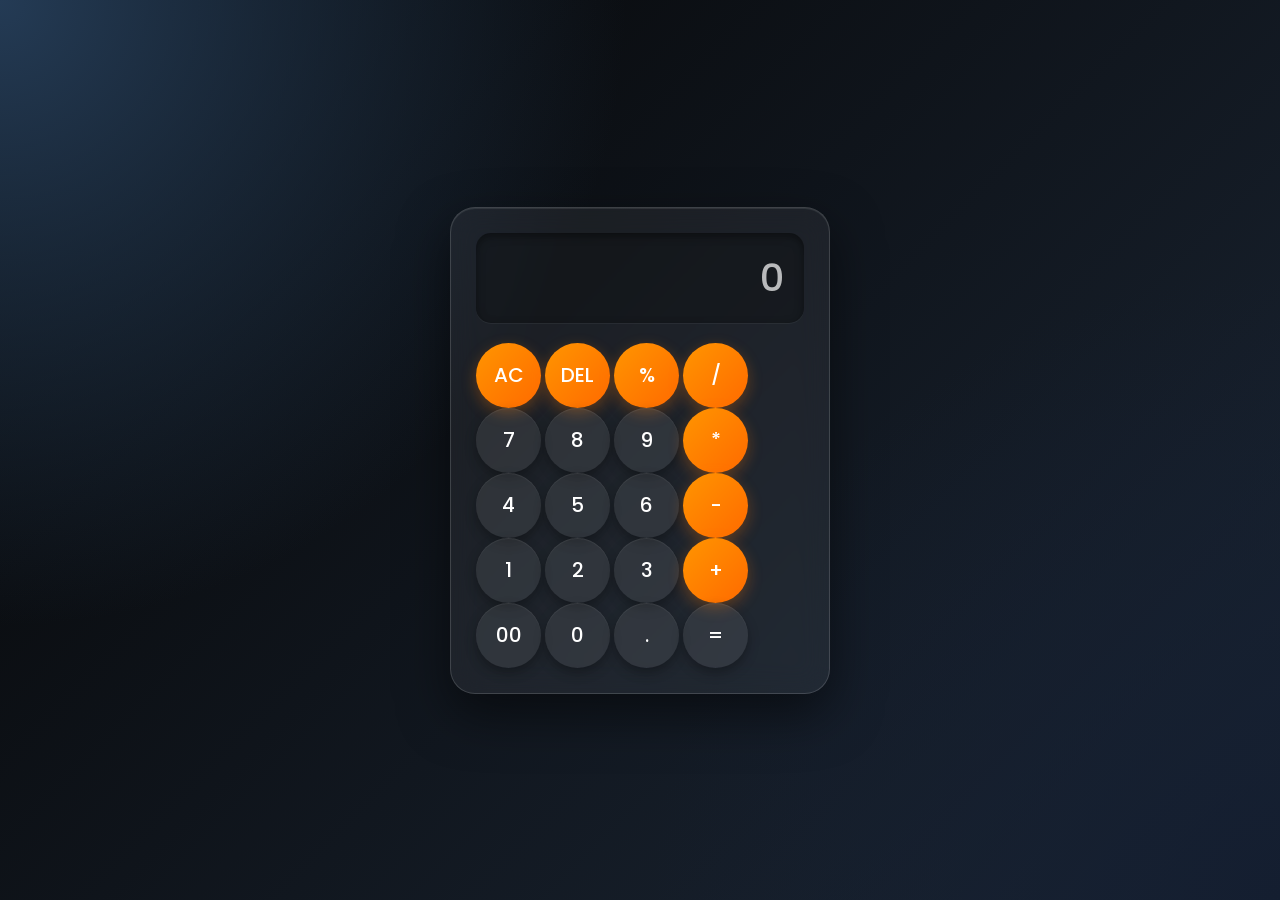
==== index.html @ 486171ae "Initial" ====
<!DOCTYPE html>
<html lang="en">
<head>
    <meta charset="UTF-8">
    <meta name="viewport" content="width=device-width, initial-scale=1.0">
    <link rel="stylesheet" href="style.css">
    <title>Calculator</title>
</head>
<body>
    <div class="calculator">
         <input type="text" placeholder="0" id="inputBox" readonly>
         <div>
            <button class="operator">AC</button>
            <button class="operator">DEL</button>
            <button class="operator">%</button>
            <button class="operator">/</button>
         </div>
         <div>
            <button>7</button>
            <button>8</button>
            <button>9</button>
            <button class="operator">*</button>
         </div>
         <div>
            <button>4</button>
            <button>5</button>
            <button>6</button>
            <button class="operator">-</button>
         </div>
         <div>
            <button>1</button>
            <button>2</button>
            <button>3</button>
            <button class="operator">+</button>
         </div>
         <div>
            <button>00</button>
            <button>0</button>
            <button>.</button>
            <button class="equalBtn">=</button>
         </div>
    </div>
    <script src="script.js"></script>
</body>
</html>
---- style.css ----
@import url('https://fonts.googleapis.com/css2?family=Poppins:wght@500&display=swap');

*{
    margin: 0;
    padding: 0;
    box-sizing: border-box;
    font-family: "Poppins", sans-serif;
}

body{
    width: 100%;
    height: 100vh;
    display: flex;
    justify-content: center;
    align-items: center;
    background: 
        radial-gradient(circle at top left, #243b55, transparent 40%),
        radial-gradient(circle at bottom right, #141e30, transparent 40%),
        linear-gradient(135deg, #050505, #1b2635);
        
    overflow: hidden;   
}

.calculator {
    width: 380px;
    padding: 25px;

    border: 1px solid rgba(255, 255, 255, 0.15);
    border-radius: 25px;

    background: rgba(255, 255, 255, 0.06);
    backdrop-filter: blur(15px);
    -webkit-backdrop-filter: blur(15px);

    box-shadow:
        0 20px 50px rgba(0, 0, 0, 0.5),
        inset 0 1px 1px rgba(255, 255, 255, 0.1);

    transition: 0.3s ease;
}

.calculator:hover {
    box-shadow:
        0 25px 60px rgba(0, 0, 0, 0.6),
        0 0 30px rgba(0, 150, 255, 0.08);
}

input {
    width: 100%;
    height: 90px;

    border: none;
    outline: none;

    padding: 15px 20px;
    margin: 0 0 20px 0;

    background: rgba(0, 0, 0, 0.25);

    border-radius: 15px;

    box-shadow:
        inset 0 3px 10px rgba(0, 0, 0, 0.4),
        0 1px 0 rgba(255, 255, 255, 0.05);

    font-size: 38px;
    font-weight: 500;

    text-align: right;

    color: #ffffff;

    cursor: default;
}

input::placeholder {
    color: rgba(255, 255, 255, 0.7);
}

.calculator form {
    display: flex;
    flex-direction: column;
    gap: 12px;
}

button {
    width: 65px;
    height: 65px;

    border: none;
    outline: none;

    border-radius: 50%;

    background: rgba(255, 255, 255, 0.08);

    color: #ffffff;

    font-size: 20px;
    font-weight: 500;

    cursor: pointer;

    box-shadow:
        0 5px 12px rgba(0, 0, 0, 0.3),
        inset 0 1px 1px rgba(255, 255, 255, 0.08);

    transition:
        transform 0.15s ease,
        background 0.2s ease,
        box-shadow 0.2s ease;
}

button:hover {
    background: rgba(255, 255, 255, 0.18);

    transform: translateY(-3px);

    box-shadow:
        0 8px 18px rgba(0, 0, 0, 0.4),
        0 0 10px rgba(255, 255, 255, 0.05);
}


button:active {
    transform: scale(0.92);
}


button.operator {
    background: linear-gradient(135deg, #ff9500, #ff6a00);

    box-shadow:
        0 5px 15px rgba(255, 120, 0, 0.3);
}


button.operator:hover {
    background: linear-gradient(135deg, #ffaa22, #ff7800);

    box-shadow:
        0 8px 20px rgba(255, 120, 0, 0.5);
}



button.equal {
    background: linear-gradient(135deg, #00c6ff, #0072ff);

    box-shadow:
        0 5px 15px rgba(0, 120, 255, 0.35);
}

button.equal:hover {
    background: linear-gradient(135deg, #21d4fd, #0072ff);

    box-shadow:
        0 8px 22px rgba(0, 120, 255, 0.5);
}



button.action {
    background: rgba(255, 255, 255, 0.15);
}

button.action:hover {
    background: rgba(255, 255, 255, 0.25);
}


@media (max-width: 450px) {

    .calculator {
        width: 95%;
        padding: 20px;
    }

    input {
        height: 80px;
        font-size: 32px;
    }

    button {
        width: 60px;
        height: 60px;
        font-size: 18px;
    }
}
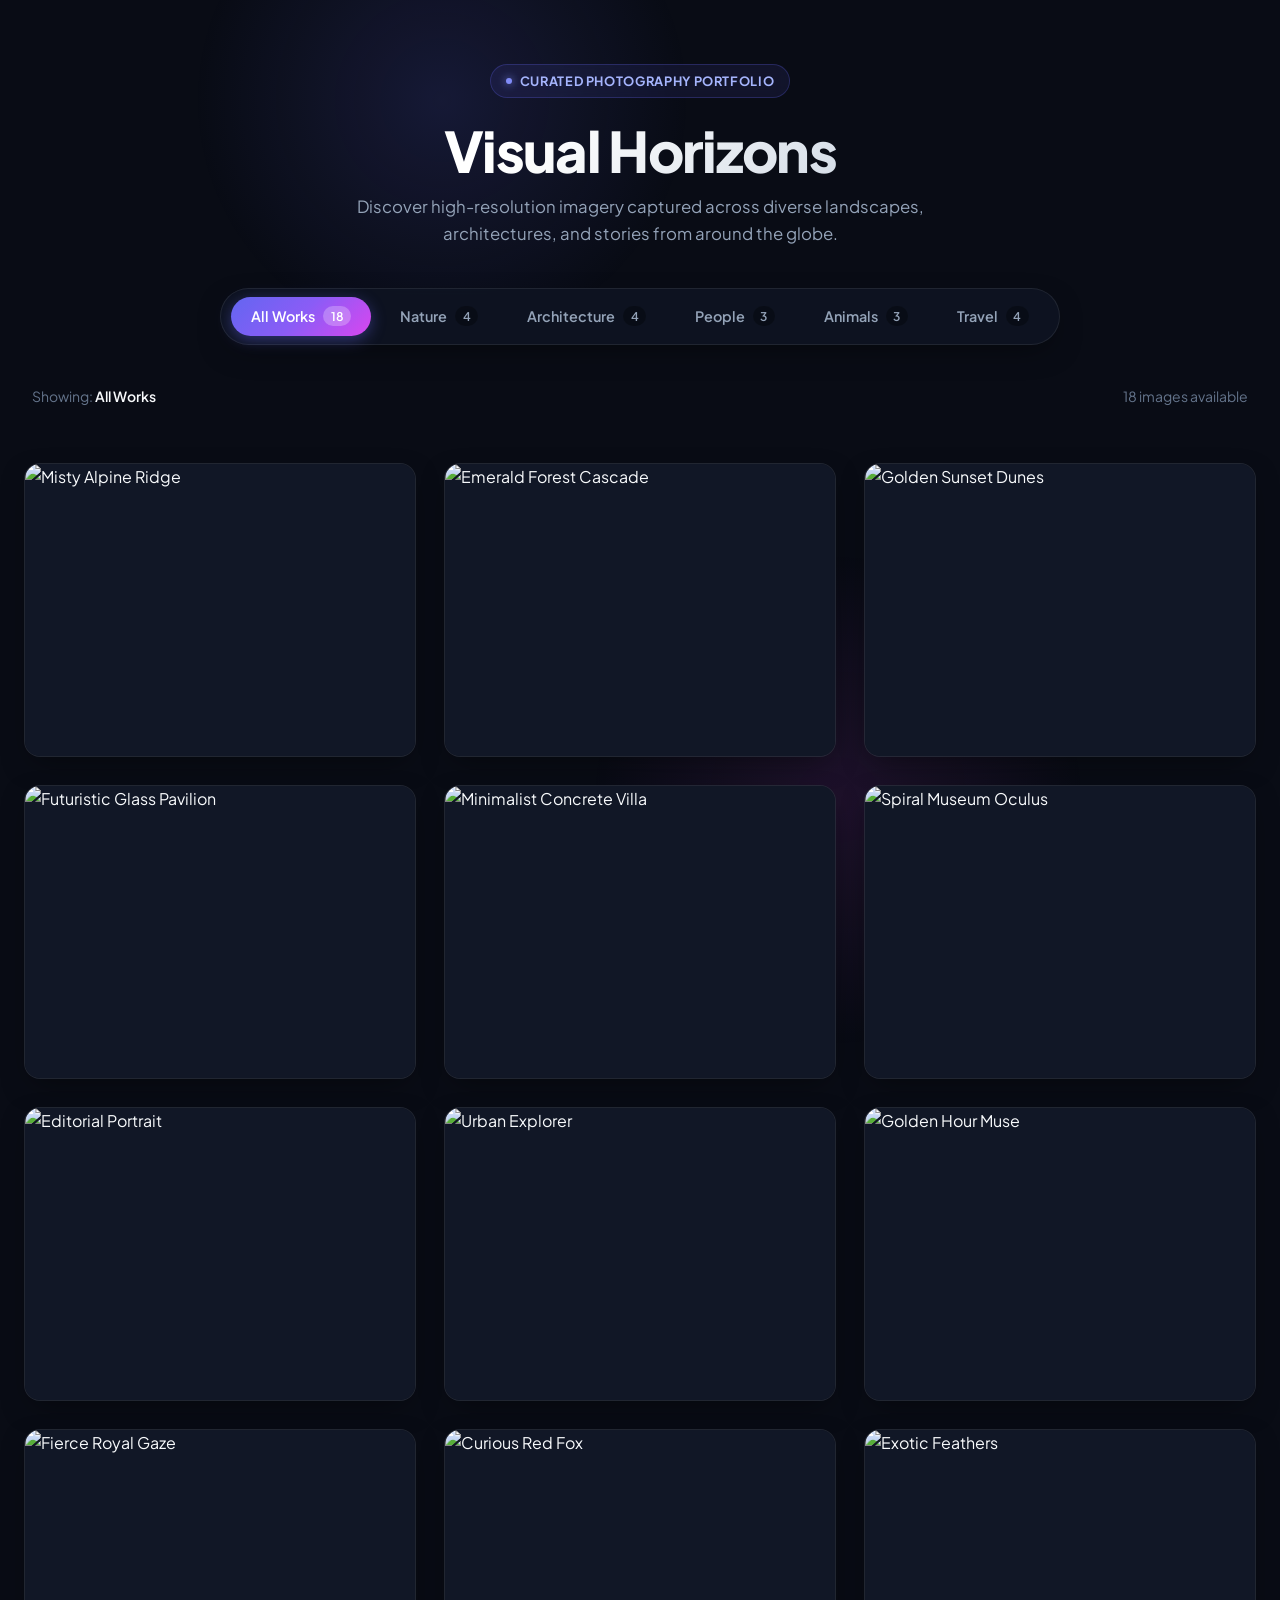
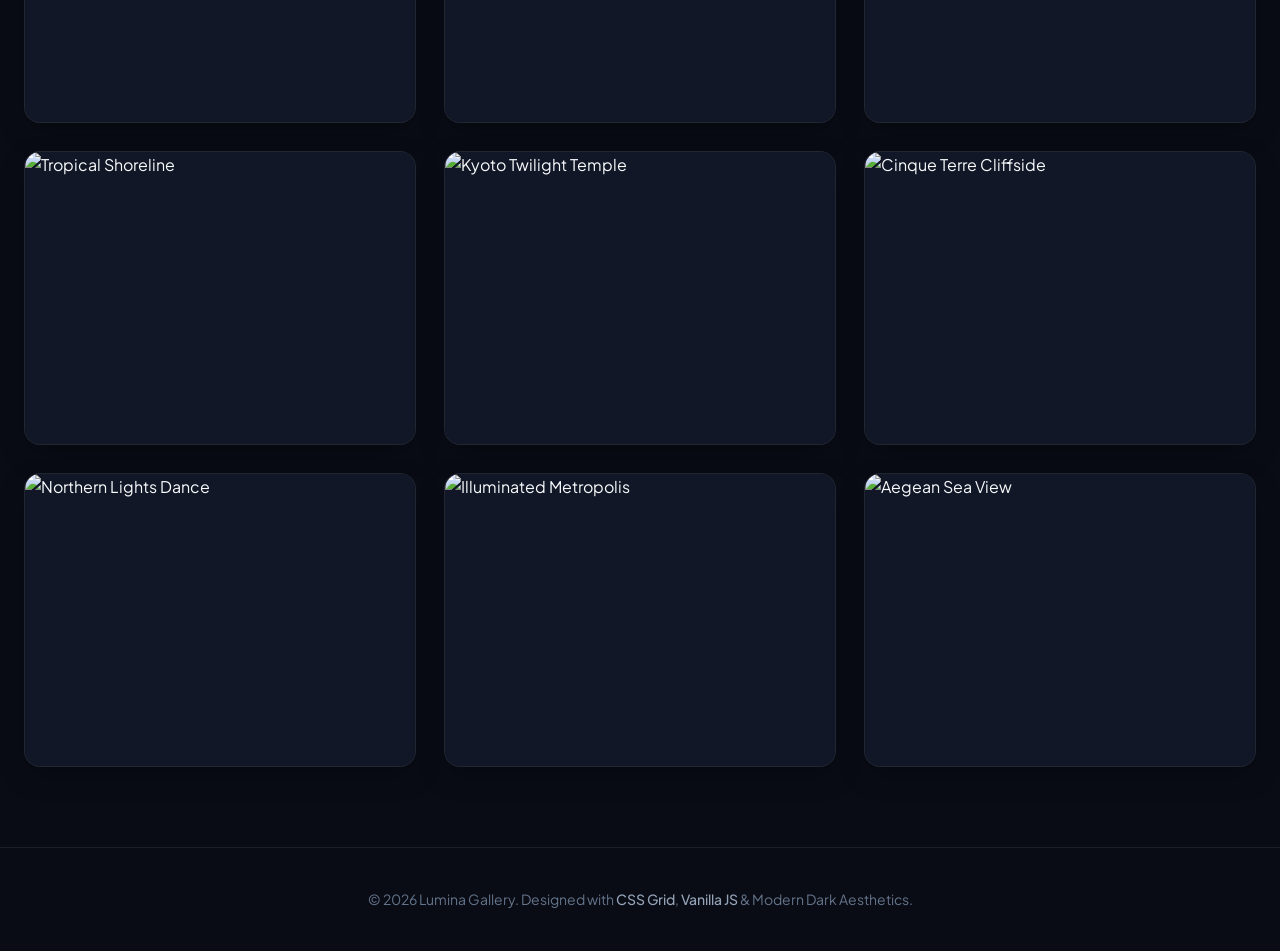
==== commit 7df9b9ee: "Initial" ====
--- a/index.html
+++ b/index.html
@@ -1,51 +1,1419 @@
 <!DOCTYPE html>
 <html lang="en">
 <head>
-    <meta charset="UTF-8">
-    <meta name="viewport" content="width=device-width, initial-scale=1.0">
-    <link rel="stylesheet" href="style.css">
-    <title>Calculator</title>
+  <meta charset="UTF-8">
+  <meta name="viewport" content="width=device-width, initial-scale=1.0">
+  <meta name="description" content="A modern, responsive dark-theme image gallery built with CSS Grid, category filtering, lightbox viewer, and keyboard navigation.">
+  <title>Lumina — Modern Responsive Image Gallery</title>
+
+  <!-- Google Fonts -->
+  <link rel="preconnect" href="https://fonts.googleapis.com">
+  <link rel="preconnect" href="https://fonts.gstatic.com" crossorigin>
+  <link href="https://fonts.googleapis.com/css2?family=Plus+Jakarta+Sans:wght@400;500;600;700;800&display=swap" rel="stylesheet">
+
+  <style>
+    /* ==========================================================================
+       DESIGN SYSTEM & CSS VARIABLES
+       ========================================================================== */
+    :root {
+      --bg-main: #090c15;
+      --bg-card: rgba(18, 24, 38, 0.7);
+      --bg-glass: rgba(15, 21, 35, 0.85);
+      
+      --accent: #6366f1;
+      --accent-hover: #4f46e5;
+      --accent-gradient: linear-gradient(135deg, #6366f1 0%, #8b5cf6 50%, #d946ef 100%);
+      --accent-glow: rgba(99, 102, 241, 0.4);
+      
+      --text-primary: #f8fafc;
+      --text-secondary: #94a3b8;
+      --text-muted: #64748b;
+      
+      --border-subtle: rgba(255, 255, 255, 0.08);
+      --border-glow: rgba(99, 102, 241, 0.5);
+      
+      --radius-sm: 8px;
+      --radius-md: 16px;
+      --radius-lg: 24px;
+      --radius-full: 9999px;
+      
+      --shadow-card: 0 10px 30px -10px rgba(0, 0, 0, 0.5);
+      --shadow-hover: 0 20px 40px -10px rgba(0, 0, 0, 0.7), 0 0 25px var(--accent-glow);
+      --shadow-lightbox: 0 25px 50px -12px rgba(0, 0, 0, 0.85);
+      
+      --ease-smooth: cubic-bezier(0.16, 1, 0.3, 1);
+    }
+
+    *, *::before, *::after {
+      box-sizing: border-box;
+      margin: 0;
+      padding: 0;
+    }
+
+    body {
+      font-family: 'Plus Jakarta Sans', -apple-system, BlinkMacSystemFont, 'Segoe UI', Roboto, sans-serif;
+      background-color: var(--bg-main);
+      color: var(--text-primary);
+      min-height: 100vh;
+      line-height: 1.6;
+      display: flex;
+      flex-direction: column;
+      overflow-x: hidden;
+      -webkit-font-smoothing: antialiased;
+      -moz-osx-font-smoothing: grayscale;
+    }
+
+    /* Ambient Background Glow */
+    body::before {
+      content: '';
+      position: fixed;
+      top: -150px;
+      left: 15%;
+      width: 500px;
+      height: 500px;
+      background: radial-gradient(circle, rgba(99, 102, 241, 0.15) 0%, transparent 70%);
+      border-radius: 50%;
+      pointer-events: none;
+      z-index: 0;
+    }
+
+    body::after {
+      content: '';
+      position: fixed;
+      bottom: -150px;
+      right: 15%;
+      width: 500px;
+      height: 500px;
+      background: radial-gradient(circle, rgba(217, 70, 239, 0.1) 0%, transparent 70%);
+      border-radius: 50%;
+      pointer-events: none;
+      z-index: 0;
+    }
+
+    /* Custom Scrollbar */
+    ::-webkit-scrollbar {
+      width: 8px;
+    }
+    ::-webkit-scrollbar-track {
+      background: var(--bg-main);
+    }
+    ::-webkit-scrollbar-thumb {
+      background: #1e293b;
+      border-radius: var(--radius-full);
+    }
+    ::-webkit-scrollbar-thumb:hover {
+      background: #334155;
+    }
+
+    .container {
+      width: 100%;
+      max-width: 1320px;
+      margin: 0 auto;
+      padding: 0 1.5rem;
+      position: relative;
+      z-index: 1;
+    }
+
+    /* ==========================================================================
+       HEADER & FILTER BAR
+       ========================================================================== */
+    header {
+      padding: 4rem 0 2rem;
+      text-align: center;
+    }
+
+    .badge-hero {
+      display: inline-flex;
+      align-items: center;
+      gap: 0.5rem;
+      background: rgba(99, 102, 241, 0.1);
+      border: 1px solid rgba(99, 102, 241, 0.25);
+      color: #a5b4fc;
+      padding: 0.35rem 0.9rem;
+      border-radius: var(--radius-full);
+      font-size: 0.8rem;
+      font-weight: 700;
+      letter-spacing: 0.05em;
+      text-transform: uppercase;
+      margin-bottom: 1.25rem;
+      backdrop-filter: blur(8px);
+    }
+
+    .badge-dot {
+      width: 6px;
+      height: 6px;
+      background: #818cf8;
+      border-radius: 50%;
+      box-shadow: 0 0 8px #818cf8;
+    }
+
+    h1.gallery-title {
+      font-size: clamp(2.2rem, 5vw, 3.5rem);
+      font-weight: 800;
+      letter-spacing: -0.03em;
+      line-height: 1.15;
+      margin-bottom: 0.75rem;
+      background: linear-gradient(135deg, #ffffff 40%, #cbd5e1 75%, #818cf8 100%);
+      -webkit-background-clip: text;
+      -webkit-text-fill-color: transparent;
+    }
+
+    p.gallery-subtitle {
+      color: var(--text-secondary);
+      font-size: 1.05rem;
+      max-width: 580px;
+      margin: 0 auto 2.5rem;
+      font-weight: 400;
+    }
+
+    /* Filter Controls */
+    .filter-wrapper {
+      display: flex;
+      justify-content: center;
+      align-items: center;
+      flex-wrap: wrap;
+      gap: 0.6rem;
+      margin: 0 auto 2.5rem;
+      background: var(--bg-glass);
+      padding: 0.5rem 0.65rem;
+      border-radius: var(--radius-full);
+      border: 1px solid var(--border-subtle);
+      width: fit-content;
+      backdrop-filter: blur(16px);
+      box-shadow: var(--shadow-card);
+    }
+
+    .filter-btn {
+      background: transparent;
+      border: none;
+      color: var(--text-secondary);
+      padding: 0.6rem 1.25rem;
+      border-radius: var(--radius-full);
+      font-family: inherit;
+      font-size: 0.9rem;
+      font-weight: 600;
+      cursor: pointer;
+      display: inline-flex;
+      align-items: center;
+      gap: 0.5rem;
+      transition: all 0.25s ease;
+      user-select: none;
+    }
+
+    .filter-btn:hover {
+      color: var(--text-primary);
+      background: rgba(255, 255, 255, 0.05);
+    }
+
+    .filter-btn.active {
+      color: #ffffff;
+      background: var(--accent-gradient);
+      box-shadow: 0 4px 15px var(--accent-glow);
+    }
+
+    .filter-count {
+      font-size: 0.75rem;
+      background: rgba(0, 0, 0, 0.3);
+      padding: 0.15rem 0.45rem;
+      border-radius: var(--radius-full);
+      color: inherit;
+      font-weight: 600;
+    }
+
+    .filter-btn.active .filter-count {
+      background: rgba(255, 255, 255, 0.25);
+    }
+
+    /* Gallery Meta Info */
+    .gallery-stats {
+      display: flex;
+      justify-content: space-between;
+      align-items: center;
+      color: var(--text-muted);
+      font-size: 0.875rem;
+      margin-bottom: 1.5rem;
+      padding: 0 0.5rem;
+    }
+
+    .active-filter-label span {
+      color: var(--text-primary);
+      font-weight: 600;
+    }
+
+    /* ==========================================================================
+       CSS GRID GALLERY LAYOUT
+       ========================================================================== */
+    .gallery-grid {
+      display: grid;
+      grid-template-columns: repeat(auto-fill, minmax(320px, 1fr));
+      gap: 1.75rem;
+      margin-bottom: 5rem;
+      perspective: 1000px;
+    }
+
+    @media (max-width: 900px) {
+      .gallery-grid {
+        grid-template-columns: repeat(auto-fill, minmax(280px, 1fr));
+        gap: 1.25rem;
+      }
+    }
+
+    @media (max-width: 600px) {
+      .gallery-grid {
+        grid-template-columns: 1fr;
+        gap: 1.25rem;
+      }
+
+      .filter-wrapper {
+        border-radius: var(--radius-md);
+        width: 100%;
+        justify-content: flex-start;
+        overflow-x: auto;
+        padding: 0.5rem;
+        scrollbar-width: none;
+      }
+      .filter-wrapper::-webkit-scrollbar {
+        display: none;
+      }
+      .filter-btn {
+        flex-shrink: 0;
+        padding: 0.5rem 0.9rem;
+      }
+    }
+
+    /* ==========================================================================
+       GALLERY ITEM CARDS & HOVER EFFECTS
+       ========================================================================== */
+    .gallery-card {
+      position: relative;
+      border-radius: var(--radius-md);
+      overflow: hidden;
+      background-color: var(--bg-card);
+      border: 1px solid var(--border-subtle);
+      aspect-ratio: 4 / 3;
+      cursor: pointer;
+      box-shadow: var(--shadow-card);
+      transition: transform 0.4s var(--ease-smooth),
+                  box-shadow 0.4s var(--ease-smooth),
+                  border-color 0.4s var(--ease-smooth),
+                  opacity 0.35s ease;
+      will-change: transform, opacity;
+    }
+
+    .gallery-card.hide {
+      display: none;
+    }
+
+    .card-img-wrapper {
+      width: 100%;
+      height: 100%;
+      overflow: hidden;
+      position: relative;
+      background: #111726;
+    }
+
+    .card-img {
+      width: 100%;
+      height: 100%;
+      object-fit: cover;
+      display: block;
+      transition: transform 0.6s var(--ease-smooth), filter 0.6s var(--ease-smooth);
+      will-change: transform;
+    }
+
+    /* Dark Gradient Overlay */
+    .card-overlay {
+      position: absolute;
+      inset: 0;
+      background: linear-gradient(
+        to top,
+        rgba(8, 11, 20, 0.95) 0%,
+        rgba(8, 11, 20, 0.6) 45%,
+        rgba(8, 11, 20, 0.1) 80%,
+        transparent 100%
+      );
+      opacity: 0;
+      display: flex;
+      flex-direction: column;
+      justify-content: flex-end;
+      padding: 1.5rem;
+      transition: opacity 0.35s var(--ease-smooth);
+      z-index: 2;
+    }
+
+    /* Category Pill Badge on Card */
+    .card-badge {
+      position: absolute;
+      top: 1rem;
+      left: 1rem;
+      background: rgba(15, 23, 42, 0.8);
+      border: 1px solid rgba(255, 255, 255, 0.15);
+      color: #e2e8f0;
+      font-size: 0.725rem;
+      font-weight: 700;
+      text-transform: uppercase;
+      letter-spacing: 0.05em;
+      padding: 0.3rem 0.75rem;
+      border-radius: var(--radius-full);
+      backdrop-filter: blur(8px);
+      z-index: 3;
+      transform: translateY(-8px);
+      opacity: 0;
+      transition: all 0.35s var(--ease-smooth);
+    }
+
+    /* Zoom Icon on Card */
+    .card-zoom-icon {
+      position: absolute;
+      top: 1rem;
+      right: 1rem;
+      width: 38px;
+      height: 38px;
+      border-radius: 50%;
+      background: rgba(255, 255, 255, 0.15);
+      border: 1px solid rgba(255, 255, 255, 0.25);
+      backdrop-filter: blur(10px);
+      display: flex;
+      align-items: center;
+      justify-content: center;
+      color: #ffffff;
+      transform: scale(0.7);
+      opacity: 0;
+      transition: all 0.35s var(--ease-smooth);
+      z-index: 3;
+    }
+
+    .card-zoom-icon svg {
+      width: 18px;
+      height: 18px;
+      stroke: currentColor;
+    }
+
+    /* Card Details */
+    .card-content {
+      transform: translateY(15px);
+      transition: transform 0.35s var(--ease-smooth);
+    }
+
+    .card-title {
+      font-size: 1.15rem;
+      font-weight: 700;
+      color: #ffffff;
+      margin-bottom: 0.25rem;
+      line-height: 1.3;
+    }
+
+    .card-caption {
+      color: var(--text-secondary);
+      font-size: 0.85rem;
+      line-height: 1.4;
+      display: -webkit-box;
+      -webkit-line-clamp: 2;
+      -webkit-box-orient: vertical;
+      overflow: hidden;
+    }
+
+    /* Hover Interactions */
+    .gallery-card:hover {
+      transform: translateY(-6px);
+      box-shadow: var(--shadow-hover);
+      border-color: var(--border-glow);
+    }
+
+    .gallery-card:hover .card-img {
+      transform: scale(1.08);
+      filter: brightness(0.9);
+    }
+
+    .gallery-card:hover .card-overlay {
+      opacity: 1;
+    }
+
+    .gallery-card:hover .card-badge,
+    .gallery-card:hover .card-zoom-icon {
+      transform: translateY(0) scale(1);
+      opacity: 1;
+    }
+
+    .gallery-card:hover .card-content {
+      transform: translateY(0);
+    }
+
+    .gallery-card:focus-visible {
+      outline: 2px solid var(--accent);
+      outline-offset: 4px;
+      transform: translateY(-4px);
+    }
+
+    /* Empty state */
+    .empty-state {
+      display: none;
+      grid-column: 1 / -1;
+      text-align: center;
+      padding: 4rem 1rem;
+      background: var(--bg-card);
+      border-radius: var(--radius-md);
+      border: 1px dashed var(--border-subtle);
+    }
+
+    .empty-state h3 {
+      color: var(--text-primary);
+      margin-bottom: 0.5rem;
+    }
+
+    .empty-state p {
+      color: var(--text-secondary);
+    }
+
+    /* ==========================================================================
+       LIGHTBOX MODAL
+       ========================================================================== */
+    .lightbox-modal {
+      position: fixed;
+      inset: 0;
+      background-color: rgba(5, 8, 15, 0.93);
+      backdrop-filter: blur(20px);
+      -webkit-backdrop-filter: blur(20px);
+      z-index: 1000;
+      display: flex;
+      align-items: center;
+      justify-content: center;
+      opacity: 0;
+      visibility: hidden;
+      transition: opacity 0.35s var(--ease-smooth), visibility 0.35s var(--ease-smooth);
+      padding: 1.5rem;
+      user-select: none;
+    }
+
+    .lightbox-modal.active {
+      opacity: 1;
+      visibility: visible;
+    }
+
+    .lightbox-container {
+      position: relative;
+      width: 100%;
+      max-width: 1100px;
+      max-height: 92vh;
+      display: flex;
+      flex-direction: column;
+      background: var(--bg-glass);
+      border: 1px solid var(--border-subtle);
+      border-radius: var(--radius-lg);
+      box-shadow: var(--shadow-lightbox);
+      overflow: hidden;
+      transform: scale(0.95) translateY(10px);
+      transition: transform 0.35s var(--ease-smooth);
+    }
+
+    .lightbox-modal.active .lightbox-container {
+      transform: scale(1) translateY(0);
+    }
+
+    /* Lightbox Header */
+    .lightbox-header {
+      display: flex;
+      justify-content: space-between;
+      align-items: center;
+      padding: 1rem 1.5rem;
+      border-bottom: 1px solid var(--border-subtle);
+      background: rgba(11, 15, 25, 0.6);
+      z-index: 10;
+    }
+
+    .lightbox-meta {
+      display: flex;
+      align-items: center;
+      gap: 0.75rem;
+    }
+
+    .lightbox-badge {
+      background: rgba(99, 102, 241, 0.2);
+      border: 1px solid rgba(99, 102, 241, 0.35);
+      color: #a5b4fc;
+      font-size: 0.75rem;
+      font-weight: 700;
+      text-transform: uppercase;
+      padding: 0.25rem 0.65rem;
+      border-radius: var(--radius-full);
+      letter-spacing: 0.05em;
+    }
+
+    .lightbox-counter {
+      color: var(--text-muted);
+      font-size: 0.85rem;
+      font-weight: 500;
+    }
+
+    .lightbox-close-btn {
+      background: rgba(255, 255, 255, 0.06);
+      border: 1px solid var(--border-subtle);
+      color: var(--text-secondary);
+      width: 38px;
+      height: 38px;
+      border-radius: 50%;
+      cursor: pointer;
+      display: flex;
+      align-items: center;
+      justify-content: center;
+      transition: all 0.2s ease;
+    }
+
+    .lightbox-close-btn:hover {
+      color: #ffffff;
+      background: rgba(255, 255, 255, 0.15);
+      border-color: rgba(255, 255, 255, 0.3);
+      transform: scale(1.05);
+    }
+
+    .lightbox-close-btn svg {
+      width: 20px;
+      height: 20px;
+      stroke: currentColor;
+    }
+
+    /* Lightbox Stage */
+    .lightbox-stage {
+      position: relative;
+      display: flex;
+      align-items: center;
+      justify-content: center;
+      width: 100%;
+      min-height: 380px;
+      max-height: 65vh;
+      background: #060910;
+      overflow: hidden;
+    }
+
+    .lightbox-img-wrapper {
+      width: 100%;
+      height: 100%;
+      display: flex;
+      align-items: center;
+      justify-content: center;
+      padding: 0.5rem;
+    }
+
+    .lightbox-img {
+      max-width: 100%;
+      max-height: 62vh;
+      object-fit: contain;
+      border-radius: var(--radius-sm);
+      opacity: 0;
+      transform: scale(0.98);
+      transition: opacity 0.3s ease, transform 0.3s ease;
+    }
+
+    .lightbox-img.loaded {
+      opacity: 1;
+      transform: scale(1);
+    }
+
+    /* Spinner Loader */
+    .lightbox-loader {
+      position: absolute;
+      width: 40px;
+      height: 40px;
+      border: 3px solid rgba(255, 255, 255, 0.1);
+      border-top-color: var(--accent);
+      border-radius: 50%;
+      animation: spin 0.8s linear infinite;
+      z-index: 5;
+      display: none;
+    }
+
+    .lightbox-loader.active {
+      display: block;
+    }
+
+    @keyframes spin {
+      to { transform: rotate(360deg); }
+    }
+
+    /* Nav Arrows */
+    .nav-arrow {
+      position: absolute;
+      top: 50%;
+      transform: translateY(-50%);
+      width: 50px;
+      height: 50px;
+      border-radius: 50%;
+      background: rgba(15, 23, 42, 0.7);
+      border: 1px solid rgba(255, 255, 255, 0.15);
+      backdrop-filter: blur(12px);
+      color: #ffffff;
+      display: flex;
+      align-items: center;
+      justify-content: center;
+      cursor: pointer;
+      transition: all 0.2s ease;
+      z-index: 20;
+    }
+
+    .nav-arrow:hover {
+      background: var(--accent);
+      border-color: var(--accent);
+      transform: translateY(-50%) scale(1.1);
+      box-shadow: 0 0 20px var(--accent-glow);
+    }
+
+    .nav-arrow.prev { left: 1.25rem; }
+    .nav-arrow.next { right: 1.25rem; }
+
+    .nav-arrow svg {
+      width: 22px;
+      height: 22px;
+      stroke: currentColor;
+    }
+
+    /* Lightbox Footer */
+    .lightbox-footer {
+      padding: 1.25rem 1.75rem;
+      background: rgba(11, 15, 25, 0.8);
+      border-top: 1px solid var(--border-subtle);
+      display: flex;
+      justify-content: space-between;
+      align-items: center;
+      gap: 1.5rem;
+    }
+
+    .lightbox-info {
+      flex: 1;
+    }
+
+    .lightbox-title {
+      font-size: 1.2rem;
+      font-weight: 700;
+      color: #ffffff;
+      margin-bottom: 0.25rem;
+    }
+
+    .lightbox-caption {
+      color: var(--text-secondary);
+      font-size: 0.9rem;
+      line-height: 1.45;
+    }
+
+    .keyboard-hints {
+      display: flex;
+      align-items: center;
+      gap: 0.5rem;
+      flex-shrink: 0;
+    }
+
+    .kbd {
+      background: rgba(255, 255, 255, 0.08);
+      border: 1px solid rgba(255, 255, 255, 0.15);
+      border-radius: 4px;
+      padding: 0.2rem 0.45rem;
+      font-size: 0.725rem;
+      font-family: monospace;
+      color: var(--text-secondary);
+    }
+
+    @media (max-width: 768px) {
+      .lightbox-modal { padding: 0.5rem; }
+      .lightbox-container { max-height: 96vh; }
+      .lightbox-stage { min-height: 280px; }
+      .nav-arrow { width: 42px; height: 42px; }
+      .nav-arrow.prev { left: 0.5rem; }
+      .nav-arrow.next { right: 0.5rem; }
+      .lightbox-footer {
+        flex-direction: column;
+        align-items: flex-start;
+        gap: 0.75rem;
+        padding: 1rem;
+      }
+      .keyboard-hints { display: none; }
+    }
+
+    /* Footer */
+    footer {
+      margin-top: auto;
+      text-align: center;
+      padding: 2.5rem 0;
+      border-top: 1px solid var(--border-subtle);
+      color: var(--text-muted);
+      font-size: 0.875rem;
+      background: rgba(10, 13, 20, 0.8);
+      backdrop-filter: blur(10px);
+    }
+
+    footer span {
+      color: var(--text-secondary);
+      font-weight: 500;
+    }
+  </style>
 </head>
 <body>
-    <div class="calculator">
-         <input type="text" placeholder="0" id="inputBox" readonly>
-         <div>
-            <button class="operator">AC</button>
-            <button class="operator">DEL</button>
-            <button class="operator">%</button>
-            <button class="operator">/</button>
-         </div>
-         <div>
-            <button>7</button>
-            <button>8</button>
-            <button>9</button>
-            <button class="operator">*</button>
-         </div>
-         <div>
-            <button>4</button>
-            <button>5</button>
-            <button>6</button>
-            <button class="operator">-</button>
-         </div>
-         <div>
-            <button>1</button>
-            <button>2</button>
-            <button>3</button>
-            <button class="operator">+</button>
-         </div>
-         <div>
-            <button>00</button>
-            <button>0</button>
-            <button>.</button>
-            <button class="equalBtn">=</button>
-         </div>
+
+  <div class="container">
+    
+    <!-- Header Section -->
+    <header>
+      <div class="badge-hero">
+        <span class="badge-dot"></span>
+        Curated Photography Portfolio
+      </div>
+      <h1 class="gallery-title">Visual Horizons</h1>
+      <p class="gallery-subtitle">Discover high-resolution imagery captured across diverse landscapes, architectures, and stories from around the globe.</p>
+      
+      <!-- Category Filter Tabs -->
+      <div class="filter-wrapper" id="filterContainer">
+        <button class="filter-btn active" data-filter="all" id="filter-all">
+          <span>All Works</span>
+          <span class="filter-count" id="count-all">0</span>
+        </button>
+        <button class="filter-btn" data-filter="nature" id="filter-nature">
+          <span>Nature</span>
+          <span class="filter-count" id="count-nature">0</span>
+        </button>
+        <button class="filter-btn" data-filter="architecture" id="filter-architecture">
+          <span>Architecture</span>
+          <span class="filter-count" id="count-architecture">0</span>
+        </button>
+        <button class="filter-btn" data-filter="people" id="filter-people">
+          <span>People</span>
+          <span class="filter-count" id="count-people">0</span>
+        </button>
+        <button class="filter-btn" data-filter="animals" id="filter-animals">
+          <span>Animals</span>
+          <span class="filter-count" id="count-animals">0</span>
+        </button>
+        <button class="filter-btn" data-filter="travel" id="filter-travel">
+          <span>Travel</span>
+          <span class="filter-count" id="count-travel">0</span>
+        </button>
+      </div>
+
+      <!-- Live Category Status -->
+      <div class="gallery-stats">
+        <div class="active-filter-label">
+          Showing: <span id="currentCategoryText">All Works</span>
+        </div>
+        <div id="visibleCountText">18 images available</div>
+      </div>
+    </header>
+
+    <!-- Main CSS Grid Gallery -->
+    <main class="gallery-grid" id="galleryGrid">
+      
+      <!-- NATURE -->
+      <article class="gallery-card" data-category="nature" tabindex="0" role="button" aria-label="View Misty Alpine Ridge in Nature">
+        <div class="card-img-wrapper">
+          <img class="card-img" src="https://images.unsplash.com/photo-1506744038136-46273834b3fb?auto=format&fit=crop&w=1000&q=80" alt="Misty Alpine Ridge" loading="lazy">
+          <span class="card-badge">Nature</span>
+          <div class="card-zoom-icon">
+            <svg fill="none" viewBox="0 0 24 24" stroke-width="2"><path stroke-linecap="round" stroke-linejoin="round" d="M21 21l-6-6m2-5a7 7 0 11-14 0 7 7 0 0114 0zM10 7v6m3-3H7"/></svg>
+          </div>
+          <div class="card-overlay">
+            <div class="card-content">
+              <h2 class="card-title">Misty Alpine Ridge</h2>
+              <p class="card-caption">Serene morning mist rolling over rugged mountain peaks in the Swiss Alps.</p>
+            </div>
+          </div>
+        </div>
+      </article>
+
+      <article class="gallery-card" data-category="nature" tabindex="0" role="button" aria-label="View Emerald Forest Cascade in Nature">
+        <div class="card-img-wrapper">
+          <img class="card-img" src="https://images.unsplash.com/photo-1448375240586-882707db888b?auto=format&fit=crop&w=1000&q=80" alt="Emerald Forest Cascade" loading="lazy">
+          <span class="card-badge">Nature</span>
+          <div class="card-zoom-icon">
+            <svg fill="none" viewBox="0 0 24 24" stroke-width="2"><path stroke-linecap="round" stroke-linejoin="round" d="M21 21l-6-6m2-5a7 7 0 11-14 0 7 7 0 0114 0zM10 7v6m3-3H7"/></svg>
+          </div>
+          <div class="card-overlay">
+            <div class="card-content">
+              <h2 class="card-title">Emerald Forest Cascade</h2>
+              <p class="card-caption">Sunlight filtering through ancient redwood canopies and lush mossy terrain.</p>
+            </div>
+          </div>
+        </div>
+      </article>
+
+      <article class="gallery-card" data-category="nature" tabindex="0" role="button" aria-label="View Golden Sunset Dunes in Nature">
+        <div class="card-img-wrapper">
+          <img class="card-img" src="https://images.unsplash.com/photo-1509316975850-ff9c5deb0cd9?auto=format&fit=crop&w=1000&q=80" alt="Golden Sunset Dunes" loading="lazy">
+          <span class="card-badge">Nature</span>
+          <div class="card-zoom-icon">
+            <svg fill="none" viewBox="0 0 24 24" stroke-width="2"><path stroke-linecap="round" stroke-linejoin="round" d="M21 21l-6-6m2-5a7 7 0 11-14 0 7 7 0 0114 0zM10 7v6m3-3H7"/></svg>
+          </div>
+          <div class="card-overlay">
+            <div class="card-content">
+              <h2 class="card-title">Golden Sunset Dunes</h2>
+              <p class="card-caption">Wind-sculpted sand dunes glowing under vibrant desert twilight.</p>
+            </div>
+          </div>
+        </div>
+      </article>
+
+      <!-- ARCHITECTURE -->
+      <article class="gallery-card" data-category="architecture" tabindex="0" role="button" aria-label="View Futuristic Glass Pavilion in Architecture">
+        <div class="card-img-wrapper">
+          <img class="card-img" src="https://images.unsplash.com/photo-1513694203232-719a280e022f?auto=format&fit=crop&w=1000&q=80" alt="Futuristic Glass Pavilion" loading="lazy">
+          <span class="card-badge">Architecture</span>
+          <div class="card-zoom-icon">
+            <svg fill="none" viewBox="0 0 24 24" stroke-width="2"><path stroke-linecap="round" stroke-linejoin="round" d="M21 21l-6-6m2-5a7 7 0 11-14 0 7 7 0 0114 0zM10 7v6m3-3H7"/></svg>
+          </div>
+          <div class="card-overlay">
+            <div class="card-content">
+              <h2 class="card-title">Futuristic Glass Pavilion</h2>
+              <p class="card-caption">Curvilinear parametric architecture harmonizing steel, light, and transparency.</p>
+            </div>
+          </div>
+        </div>
+      </article>
+
+      <article class="gallery-card" data-category="architecture" tabindex="0" role="button" aria-label="View Minimalist Concrete Villa in Architecture">
+        <div class="card-img-wrapper">
+          <img class="card-img" src="https://images.unsplash.com/photo-1600585154340-be6161a56a0c?auto=format&fit=crop&w=1000&q=80" alt="Minimalist Concrete Villa" loading="lazy">
+          <span class="card-badge">Architecture</span>
+          <div class="card-zoom-icon">
+            <svg fill="none" viewBox="0 0 24 24" stroke-width="2"><path stroke-linecap="round" stroke-linejoin="round" d="M21 21l-6-6m2-5a7 7 0 11-14 0 7 7 0 0114 0zM10 7v6m3-3H7"/></svg>
+          </div>
+          <div class="card-overlay">
+            <div class="card-content">
+              <h2 class="card-title">Minimalist Concrete Villa</h2>
+              <p class="card-caption">Brutalist aesthetics meeting clean organic minimalism and warm lighting.</p>
+            </div>
+          </div>
+        </div>
+      </article>
+
+      <article class="gallery-card" data-category="architecture" tabindex="0" role="button" aria-label="View Spiral Museum Oculus in Architecture">
+        <div class="card-img-wrapper">
+          <img class="card-img" src="https://images.unsplash.com/photo-1486406146926-c627a92ad1ab?auto=format&fit=crop&w=1000&q=80" alt="Spiral Museum Oculus" loading="lazy">
+          <span class="card-badge">Architecture</span>
+          <div class="card-zoom-icon">
+            <svg fill="none" viewBox="0 0 24 24" stroke-width="2"><path stroke-linecap="round" stroke-linejoin="round" d="M21 21l-6-6m2-5a7 7 0 11-14 0 7 7 0 0114 0zM10 7v6m3-3H7"/></svg>
+          </div>
+          <div class="card-overlay">
+            <div class="card-content">
+              <h2 class="card-title">Spiral Museum Oculus</h2>
+              <p class="card-caption">Dynamic geometric glass facade towering over the modern metropolis.</p>
+            </div>
+          </div>
+        </div>
+      </article>
+
+      <!-- PEOPLE -->
+      <article class="gallery-card" data-category="people" tabindex="0" role="button" aria-label="View Editorial Portrait in People">
+        <div class="card-img-wrapper">
+          <img class="card-img" src="https://images.unsplash.com/photo-1534528741775-53994a69daeb?auto=format&fit=crop&w=1000&q=80" alt="Editorial Portrait" loading="lazy">
+          <span class="card-badge">People</span>
+          <div class="card-zoom-icon">
+            <svg fill="none" viewBox="0 0 24 24" stroke-width="2"><path stroke-linecap="round" stroke-linejoin="round" d="M21 21l-6-6m2-5a7 7 0 11-14 0 7 7 0 0114 0zM10 7v6m3-3H7"/></svg>
+          </div>
+          <div class="card-overlay">
+            <div class="card-content">
+              <h2 class="card-title">Editorial Portrait</h2>
+              <p class="card-caption">Emotive portrait capturing intense depth and natural ambient studio light.</p>
+            </div>
+          </div>
+        </div>
+      </article>
+
+      <article class="gallery-card" data-category="people" tabindex="0" role="button" aria-label="View Urban Explorer in People">
+        <div class="card-img-wrapper">
+          <img class="card-img" src="https://images.unsplash.com/photo-1507003211169-0a1dd7228f2d?auto=format&fit=crop&w=1000&q=80" alt="Urban Explorer" loading="lazy">
+          <span class="card-badge">People</span>
+          <div class="card-zoom-icon">
+            <svg fill="none" viewBox="0 0 24 24" stroke-width="2"><path stroke-linecap="round" stroke-linejoin="round" d="M21 21l-6-6m2-5a7 7 0 11-14 0 7 7 0 0114 0zM10 7v6m3-3H7"/></svg>
+          </div>
+          <div class="card-overlay">
+            <div class="card-content">
+              <h2 class="card-title">Urban Explorer</h2>
+              <p class="card-caption">Candid expression of an artist navigating through contemporary city life.</p>
+            </div>
+          </div>
+        </div>
+      </article>
+
+      <article class="gallery-card" data-category="people" tabindex="0" role="button" aria-label="View Golden Hour Muse in People">
+        <div class="card-img-wrapper">
+          <img class="card-img" src="https://images.unsplash.com/photo-1517841905240-472988babdf9?auto=format&fit=crop&w=1000&q=80" alt="Golden Hour Muse" loading="lazy">
+          <span class="card-badge">People</span>
+          <div class="card-zoom-icon">
+            <svg fill="none" viewBox="0 0 24 24" stroke-width="2"><path stroke-linecap="round" stroke-linejoin="round" d="M21 21l-6-6m2-5a7 7 0 11-14 0 7 7 0 0114 0zM10 7v6m3-3H7"/></svg>
+          </div>
+          <div class="card-overlay">
+            <div class="card-content">
+              <h2 class="card-title">Golden Hour Muse</h2>
+              <p class="card-caption">Captivating silhouette illuminated by the setting sun's warm radiance.</p>
+            </div>
+          </div>
+        </div>
+      </article>
+
+      <!-- ANIMALS -->
+      <article class="gallery-card" data-category="animals" tabindex="0" role="button" aria-label="View Fierce Royal Gaze in Animals">
+        <div class="card-img-wrapper">
+          <img class="card-img" src="https://images.unsplash.com/photo-1564349683136-77e08dba1ef6?auto=format&fit=crop&w=1000&q=80" alt="Fierce Royal Gaze" loading="lazy">
+          <span class="card-badge">Animals</span>
+          <div class="card-zoom-icon">
+            <svg fill="none" viewBox="0 0 24 24" stroke-width="2"><path stroke-linecap="round" stroke-linejoin="round" d="M21 21l-6-6m2-5a7 7 0 11-14 0 7 7 0 0114 0zM10 7v6m3-3H7"/></svg>
+          </div>
+          <div class="card-overlay">
+            <div class="card-content">
+              <h2 class="card-title">Fierce Royal Gaze</h2>
+              <p class="card-caption">Powerful wildlife portrait showcasing the raw grace of the big cat in sanctuary.</p>
+            </div>
+          </div>
+        </div>
+      </article>
+
+      <article class="gallery-card" data-category="animals" tabindex="0" role="button" aria-label="View Curious Red Fox in Animals">
+        <div class="card-img-wrapper">
+          <img class="card-img" src="https://images.unsplash.com/photo-1474511320723-9a56873867b5?auto=format&fit=crop&w=1000&q=80" alt="Curious Red Fox" loading="lazy">
+          <span class="card-badge">Animals</span>
+          <div class="card-zoom-icon">
+            <svg fill="none" viewBox="0 0 24 24" stroke-width="2"><path stroke-linecap="round" stroke-linejoin="round" d="M21 21l-6-6m2-5a7 7 0 11-14 0 7 7 0 0114 0zM10 7v6m3-3H7"/></svg>
+          </div>
+          <div class="card-overlay">
+            <div class="card-content">
+              <h2 class="card-title">Curious Red Fox</h2>
+              <p class="card-caption">A vivid orange fox pausing alertly amid dense woodland foliage.</p>
+            </div>
+          </div>
+        </div>
+      </article>
+
+      <article class="gallery-card" data-category="animals" tabindex="0" role="button" aria-label="View Exotic Feathers in Animals">
+        <div class="card-img-wrapper">
+          <img class="card-img" src="https://images.unsplash.com/photo-1555169062-013468b47731?auto=format&fit=crop&w=1000&q=80" alt="Exotic Feathers" loading="lazy">
+          <span class="card-badge">Animals</span>
+          <div class="card-zoom-icon">
+            <svg fill="none" viewBox="0 0 24 24" stroke-width="2"><path stroke-linecap="round" stroke-linejoin="round" d="M21 21l-6-6m2-5a7 7 0 11-14 0 7 7 0 0114 0zM10 7v6m3-3H7"/></svg>
+          </div>
+          <div class="card-overlay">
+            <div class="card-content">
+              <h2 class="card-title">Exotic Feathers</h2>
+              <p class="card-caption">Vibrant plumage of a tropical bird in close-up macro definition.</p>
+            </div>
+          </div>
+        </div>
+      </article>
+
+      <!-- TRAVEL -->
+      <article class="gallery-card" data-category="travel" tabindex="0" role="button" aria-label="View Tropical Shoreline in Travel">
+        <div class="card-img-wrapper">
+          <img class="card-img" src="https://images.unsplash.com/photo-1507525428034-b723cf961d3e?auto=format&fit=crop&w=1000&q=80" alt="Tropical Shoreline" loading="lazy">
+          <span class="card-badge">Travel</span>
+          <div class="card-zoom-icon">
+            <svg fill="none" viewBox="0 0 24 24" stroke-width="2"><path stroke-linecap="round" stroke-linejoin="round" d="M21 21l-6-6m2-5a7 7 0 11-14 0 7 7 0 0114 0zM10 7v6m3-3H7"/></svg>
+          </div>
+          <div class="card-overlay">
+            <div class="card-content">
+              <h2 class="card-title">Tropical Shoreline</h2>
+              <p class="card-caption">Pristine turquoise waters lapping against white sandy beaches and palms.</p>
+            </div>
+          </div>
+        </div>
+      </article>
+
+      <article class="gallery-card" data-category="travel" tabindex="0" role="button" aria-label="View Kyoto Twilight Temple in Travel">
+        <div class="card-img-wrapper">
+          <img class="card-img" src="https://images.unsplash.com/photo-1493976040374-85c8e12f0c0e?auto=format&fit=crop&w=1000&q=80" alt="Kyoto Twilight Temple" loading="lazy">
+          <span class="card-badge">Travel</span>
+          <div class="card-zoom-icon">
+            <svg fill="none" viewBox="0 0 24 24" stroke-width="2"><path stroke-linecap="round" stroke-linejoin="round" d="M21 21l-6-6m2-5a7 7 0 11-14 0 7 7 0 0114 0zM10 7v6m3-3H7"/></svg>
+          </div>
+          <div class="card-overlay">
+            <div class="card-content">
+              <h2 class="card-title">Kyoto Twilight Temple</h2>
+              <p class="card-caption">Historic five-story pagoda framed by blooming cherry blossoms at dusk.</p>
+            </div>
+          </div>
+        </div>
+      </article>
+
+      <article class="gallery-card" data-category="travel" tabindex="0" role="button" aria-label="View Cinque Terre Cliffside in Travel">
+        <div class="card-img-wrapper">
+          <img class="card-img" src="https://images.unsplash.com/photo-1516483638261-f4dbaf036963?auto=format&fit=crop&w=1000&q=80" alt="Cinque Terre Cliffside" loading="lazy">
+          <span class="card-badge">Travel</span>
+          <div class="card-zoom-icon">
+            <svg fill="none" viewBox="0 0 24 24" stroke-width="2"><path stroke-linecap="round" stroke-linejoin="round" d="M21 21l-6-6m2-5a7 7 0 11-14 0 7 7 0 0114 0zM10 7v6m3-3H7"/></svg>
+          </div>
+          <div class="card-overlay">
+            <div class="card-content">
+              <h2 class="card-title">Cinque Terre Cliffside</h2>
+              <p class="card-caption">Pastel-colored fishing village perched steeply above the Mediterranean sea.</p>
+            </div>
+          </div>
+        </div>
+      </article>
+
+      <!-- EXTRA HIGHLIGHT ITEMS -->
+      <article class="gallery-card" data-category="nature" tabindex="0" role="button" aria-label="View Northern Lights Dance in Nature">
+        <div class="card-img-wrapper">
+          <img class="card-img" src="https://images.unsplash.com/photo-1531366936337-7c912a4589a7?auto=format&fit=crop&w=1000&q=80" alt="Northern Lights Dance" loading="lazy">
+          <span class="card-badge">Nature</span>
+          <div class="card-zoom-icon">
+            <svg fill="none" viewBox="0 0 24 24" stroke-width="2"><path stroke-linecap="round" stroke-linejoin="round" d="M21 21l-6-6m2-5a7 7 0 11-14 0 7 7 0 0114 0zM10 7v6m3-3H7"/></svg>
+          </div>
+          <div class="card-overlay">
+            <div class="card-content">
+              <h2 class="card-title">Northern Lights Dance</h2>
+              <p class="card-caption">Luminescent green auroras illuminating the Arctic night sky and frozen fjord.</p>
+            </div>
+          </div>
+        </div>
+      </article>
+
+      <article class="gallery-card" data-category="architecture" tabindex="0" role="button" aria-label="View Illuminated Metropolis in Architecture">
+        <div class="card-img-wrapper">
+          <img class="card-img" src="https://images.unsplash.com/photo-1477959858617-67f85cf4f1df?auto=format&fit=crop&w=1000&q=80" alt="Illuminated Metropolis" loading="lazy">
+          <span class="card-badge">Architecture</span>
+          <div class="card-zoom-icon">
+            <svg fill="none" viewBox="0 0 24 24" stroke-width="2"><path stroke-linecap="round" stroke-linejoin="round" d="M21 21l-6-6m2-5a7 7 0 11-14 0 7 7 0 0114 0zM10 7v6m3-3H7"/></svg>
+          </div>
+          <div class="card-overlay">
+            <div class="card-content">
+              <h2 class="card-title">Illuminated Metropolis</h2>
+              <p class="card-caption">Gleaming architectural canyons reflected on calm urban waterways at twilight.</p>
+            </div>
+          </div>
+        </div>
+      </article>
+
+      <article class="gallery-card" data-category="travel" tabindex="0" role="button" aria-label="View Aegean Sea View in Travel">
+        <div class="card-img-wrapper">
+          <img class="card-img" src="https://images.unsplash.com/photo-1520250497591-112f2f40a3f4?auto=format&fit=crop&w=1000&q=80" alt="Aegean Sea View" loading="lazy">
+          <span class="card-badge">Travel</span>
+          <div class="card-zoom-icon">
+            <svg fill="none" viewBox="0 0 24 24" stroke-width="2"><path stroke-linecap="round" stroke-linejoin="round" d="M21 21l-6-6m2-5a7 7 0 11-14 0 7 7 0 0114 0zM10 7v6m3-3H7"/></svg>
+          </div>
+          <div class="card-overlay">
+            <div class="card-content">
+              <h2 class="card-title">Aegean Sea View</h2>
+              <p class="card-caption">Whitewashed terraces and infinity vistas overlooking the caldera in Greece.</p>
+            </div>
+          </div>
+        </div>
+      </article>
+
+      <!-- Empty State -->
+      <div class="empty-state" id="emptyState">
+        <h3>No Images Found</h3>
+        <p>No gallery items match this category filter.</p>
+      </div>
+
+    </main>
+  </div>
+
+  <!-- ==========================================================================
+       MODAL LIGHTBOX OVERLAY
+       ========================================================================== -->
+  <div class="lightbox-modal" id="lightboxModal" role="dialog" aria-modal="true" aria-label="Image Preview Lightbox">
+    
+    <div class="lightbox-container" id="lightboxContainer">
+      
+      <!-- Top Control Bar -->
+      <div class="lightbox-header">
+        <div class="lightbox-meta">
+          <span class="lightbox-badge" id="lightboxCategory">Nature</span>
+          <span class="lightbox-counter" id="lightboxCounter">1 / 18</span>
+        </div>
+        
+        <div class="lightbox-actions">
+          <button class="lightbox-close-btn" id="closeLightboxBtn" title="Close Lightbox (Esc)" aria-label="Close Lightbox">
+            <svg fill="none" viewBox="0 0 24 24" stroke-width="2"><path stroke-linecap="round" stroke-linejoin="round" d="M6 18L18 6M6 6l12 12"/></svg>
+          </button>
+        </div>
+      </div>
+
+      <!-- Main Image Stage with Nav Buttons -->
+      <div class="lightbox-stage" id="lightboxStage">
+        
+        <!-- Previous Arrow -->
+        <button class="nav-arrow prev" id="prevBtn" title="Previous Image (Left Arrow)" aria-label="Previous Image">
+          <svg fill="none" viewBox="0 0 24 24" stroke-width="2.5"><path stroke-linecap="round" stroke-linejoin="round" d="M15 19l-7-7 7-7"/></svg>
+        </button>
+        
+        <!-- Next Arrow -->
+        <button class="nav-arrow next" id="nextBtn" title="Next Image (Right Arrow)" aria-label="Next Image">
+          <svg fill="none" viewBox="0 0 24 24" stroke-width="2.5"><path stroke-linecap="round" stroke-linejoin="round" d="M9 5l7 7-7 7"/></svg>
+        </button>
+
+        <!-- Loader Spinner -->
+        <div class="lightbox-loader" id="lightboxLoader"></div>
+
+        <!-- Large Image -->
+        <div class="lightbox-img-wrapper">
+          <img class="lightbox-img" id="lightboxImage" src="" alt="Expanded View">
+        </div>
+      </div>
+
+      <!-- Footer Info / Captions -->
+      <div class="lightbox-footer">
+        <div class="lightbox-info">
+          <h3 class="lightbox-title" id="lightboxTitle">Image Title</h3>
+          <p class="lightbox-caption" id="lightboxCaption">Image description and details will appear here.</p>
+        </div>
+        <div class="keyboard-hints">
+          <span class="kbd">← Prev</span>
+          <span class="kbd">Next →</span>
+          <span class="kbd">Esc Close</span>
+        </div>
+      </div>
+
     </div>
-    <script src="script.js"></script>
+  </div>
+
+  <!-- Footer -->
+  <footer>
+    <div class="container">
+      <p>&copy; 2026 Lumina Gallery. Designed with <span>CSS Grid</span>, <span>Vanilla JS</span> &amp; Modern Dark Aesthetics.</p>
+    </div>
+  </footer>
+
+  <!-- ==========================================================================
+       JAVASCRIPT LOGIC
+       ========================================================================== -->
+  <script>
+    document.addEventListener('DOMContentLoaded', () => {
+      // DOM Elements
+      const galleryCards = Array.from(document.querySelectorAll('.gallery-card'));
+      const filterButtons = Array.from(document.querySelectorAll('.filter-btn'));
+      const currentCategoryText = document.getElementById('currentCategoryText');
+      const visibleCountText = document.getElementById('visibleCountText');
+      const emptyState = document.getElementById('emptyState');
+
+      // Lightbox Elements
+      const lightboxModal = document.getElementById('lightboxModal');
+      const lightboxContainer = document.getElementById('lightboxContainer');
+      const lightboxImage = document.getElementById('lightboxImage');
+      const lightboxTitle = document.getElementById('lightboxTitle');
+      const lightboxCaption = document.getElementById('lightboxCaption');
+      const lightboxCategory = document.getElementById('lightboxCategory');
+      const lightboxCounter = document.getElementById('lightboxCounter');
+      const lightboxLoader = document.getElementById('lightboxLoader');
+      const closeLightboxBtn = document.getElementById('closeLightboxBtn');
+      const prevBtn = document.getElementById('prevBtn');
+      const nextBtn = document.getElementById('nextBtn');
+
+      // State Management
+      let currentFilter = 'all';
+      let activeVisibleCards = [...galleryCards];
+      let currentLightboxIndex = 0;
+
+      // 1. Initialize Category Item Counts Dynamically
+      function updateCategoryBadges() {
+        const counts = {
+          all: galleryCards.length,
+          nature: 0,
+          architecture: 0,
+          people: 0,
+          animals: 0,
+          travel: 0
+        };
+
+        galleryCards.forEach(card => {
+          const cat = card.getAttribute('data-category');
+          if (counts[cat] !== undefined) {
+            counts[cat]++;
+          }
+        });
+
+        for (const [category, count] of Object.entries(counts)) {
+          const badgeEl = document.getElementById(`count-${category}`);
+          if (badgeEl) badgeEl.textContent = count;
+        }
+      }
+
+      // 2. Filter Functionality
+      function applyFilter(category) {
+        currentFilter = category;
+
+        // Update active class on filter buttons
+        filterButtons.forEach(btn => {
+          if (btn.getAttribute('data-filter') === category) {
+            btn.classList.add('active');
+          } else {
+            btn.classList.remove('active');
+          }
+        });
+
+        // Filter cards
+        activeVisibleCards = [];
+
+        galleryCards.forEach(card => {
+          const cardCat = card.getAttribute('data-category');
+          const isMatch = (category === 'all' || cardCat === category);
+
+          if (isMatch) {
+            card.classList.remove('hide');
+            activeVisibleCards.push(card);
+          } else {
+            card.classList.add('hide');
+          }
+        });
+
+        // Update stats labels
+        const formattedCategory = category.charAt(0).toUpperCase() + category.slice(1);
+        currentCategoryText.textContent = category === 'all' ? 'All Works' : formattedCategory;
+        visibleCountText.textContent = `${activeVisibleCards.length} ${activeVisibleCards.length === 1 ? 'image' : 'images'} available`;
+
+        // Empty state
+        if (activeVisibleCards.length === 0) {
+          emptyState.style.display = 'block';
+        } else {
+          emptyState.style.display = 'none';
+        }
+      }
+
+      // Filter Button Click Listeners
+      filterButtons.forEach(btn => {
+        btn.addEventListener('click', () => {
+          const targetFilter = btn.getAttribute('data-filter');
+          applyFilter(targetFilter);
+        });
+      });
+
+      // 3. Lightbox Display Logic
+      function openLightbox(index) {
+        if (activeVisibleCards.length === 0) return;
+
+        currentLightboxIndex = index;
+        const currentCard = activeVisibleCards[currentLightboxIndex];
+        if (!currentCard) return;
+
+        const img = currentCard.querySelector('.card-img');
+        const title = currentCard.querySelector('.card-title');
+        const caption = currentCard.querySelector('.card-caption');
+        const category = currentCard.getAttribute('data-category');
+
+        // Show spinner loader and reset image transition
+        lightboxLoader.classList.add('active');
+        lightboxImage.classList.remove('loaded');
+
+        // High-resolution image source
+        const hdSrc = img.src.replace('&w=1000', '&w=1600');
+        lightboxImage.src = hdSrc;
+        lightboxImage.alt = img.alt || 'Gallery photo';
+
+        // When high-res image finishes loading
+        lightboxImage.onload = () => {
+          lightboxLoader.classList.remove('active');
+          lightboxImage.classList.add('loaded');
+        };
+
+        // Populate captions and counter
+        lightboxTitle.textContent = title ? title.textContent : '';
+        lightboxCaption.textContent = caption ? caption.textContent : '';
+        lightboxCategory.textContent = category ? category.toUpperCase() : 'PHOTO';
+        lightboxCounter.textContent = `${currentLightboxIndex + 1} / ${activeVisibleCards.length}`;
+
+        // Show Modal and lock body scrolling
+        lightboxModal.classList.add('active');
+        document.body.style.overflow = 'hidden';
+      }
+
+      function closeLightbox() {
+        lightboxModal.classList.remove('active');
+        document.body.style.overflow = '';
+      }
+
+      function showNextImage() {
+        if (activeVisibleCards.length <= 1) return;
+        currentLightboxIndex = (currentLightboxIndex + 1) % activeVisibleCards.length;
+        openLightbox(currentLightboxIndex);
+      }
+
+      function showPrevImage() {
+        if (activeVisibleCards.length <= 1) return;
+        currentLightboxIndex = (currentLightboxIndex - 1 + activeVisibleCards.length) % activeVisibleCards.length;
+        openLightbox(currentLightboxIndex);
+      }
+
+      // 4. Attach Click & Key Listeners to Gallery Cards
+      galleryCards.forEach(card => {
+        // Click to open
+        card.addEventListener('click', () => {
+          const indexInActive = activeVisibleCards.indexOf(card);
+          if (indexInActive !== -1) {
+            openLightbox(indexInActive);
+          }
+        });
+
+        // Accessibility: Press Enter or Space to open
+        card.addEventListener('keydown', (e) => {
+          if (e.key === 'Enter' || e.key === ' ') {
+            e.preventDefault();
+            const indexInActive = activeVisibleCards.indexOf(card);
+            if (indexInActive !== -1) {
+              openLightbox(indexInActive);
+            }
+          }
+        });
+      });
+
+      // 5. Lightbox Controls Listeners
+      closeLightboxBtn.addEventListener('click', closeLightbox);
+      nextBtn.addEventListener('click', (e) => {
+        e.stopPropagation();
+        showNextImage();
+      });
+      prevBtn.addEventListener('click', (e) => {
+        e.stopPropagation();
+        showPrevImage();
+      });
+
+      // Close when clicking backdrop outside lightbox container
+      lightboxModal.addEventListener('click', (e) => {
+        if (!lightboxContainer.contains(e.target)) {
+          closeLightbox();
+        }
+      });
+
+      // 6. Keyboard Navigation (Arrow Keys & Escape)
+      document.addEventListener('keydown', (e) => {
+        if (!lightboxModal.classList.contains('active')) return;
+
+        switch (e.key) {
+          case 'ArrowRight':
+          case 'Right':
+            e.preventDefault();
+            showNextImage();
+            break;
+          case 'ArrowLeft':
+          case 'Left':
+            e.preventDefault();
+            showPrevImage();
+            break;
+          case 'Escape':
+          case 'Esc':
+            e.preventDefault();
+            closeLightbox();
+            break;
+        }
+      });
+
+      // 7. Touch Swipe Navigation for Mobile Devices
+      let touchStartX = 0;
+      let touchEndX = 0;
+
+      lightboxModal.addEventListener('touchstart', (e) => {
+        touchStartX = e.changedTouches[0].screenX;
+      }, { passive: true });
+
+      lightboxModal.addEventListener('touchend', (e) => {
+        touchEndX = e.changedTouches[0].screenX;
+        const swipeThreshold = 50;
+        const diff = touchEndX - touchStartX;
+        if (Math.abs(diff) > swipeThreshold) {
+          if (diff < 0) {
+            showNextImage();
+          } else {
+            showPrevImage();
+          }
+        }
+      }, { passive: true });
+
+      // Initial Setup
+      updateCategoryBadges();
+      applyFilter('all');
+    });
+  </script>
 </body>
-</html>
-
-
-
-
-
-
+</html>
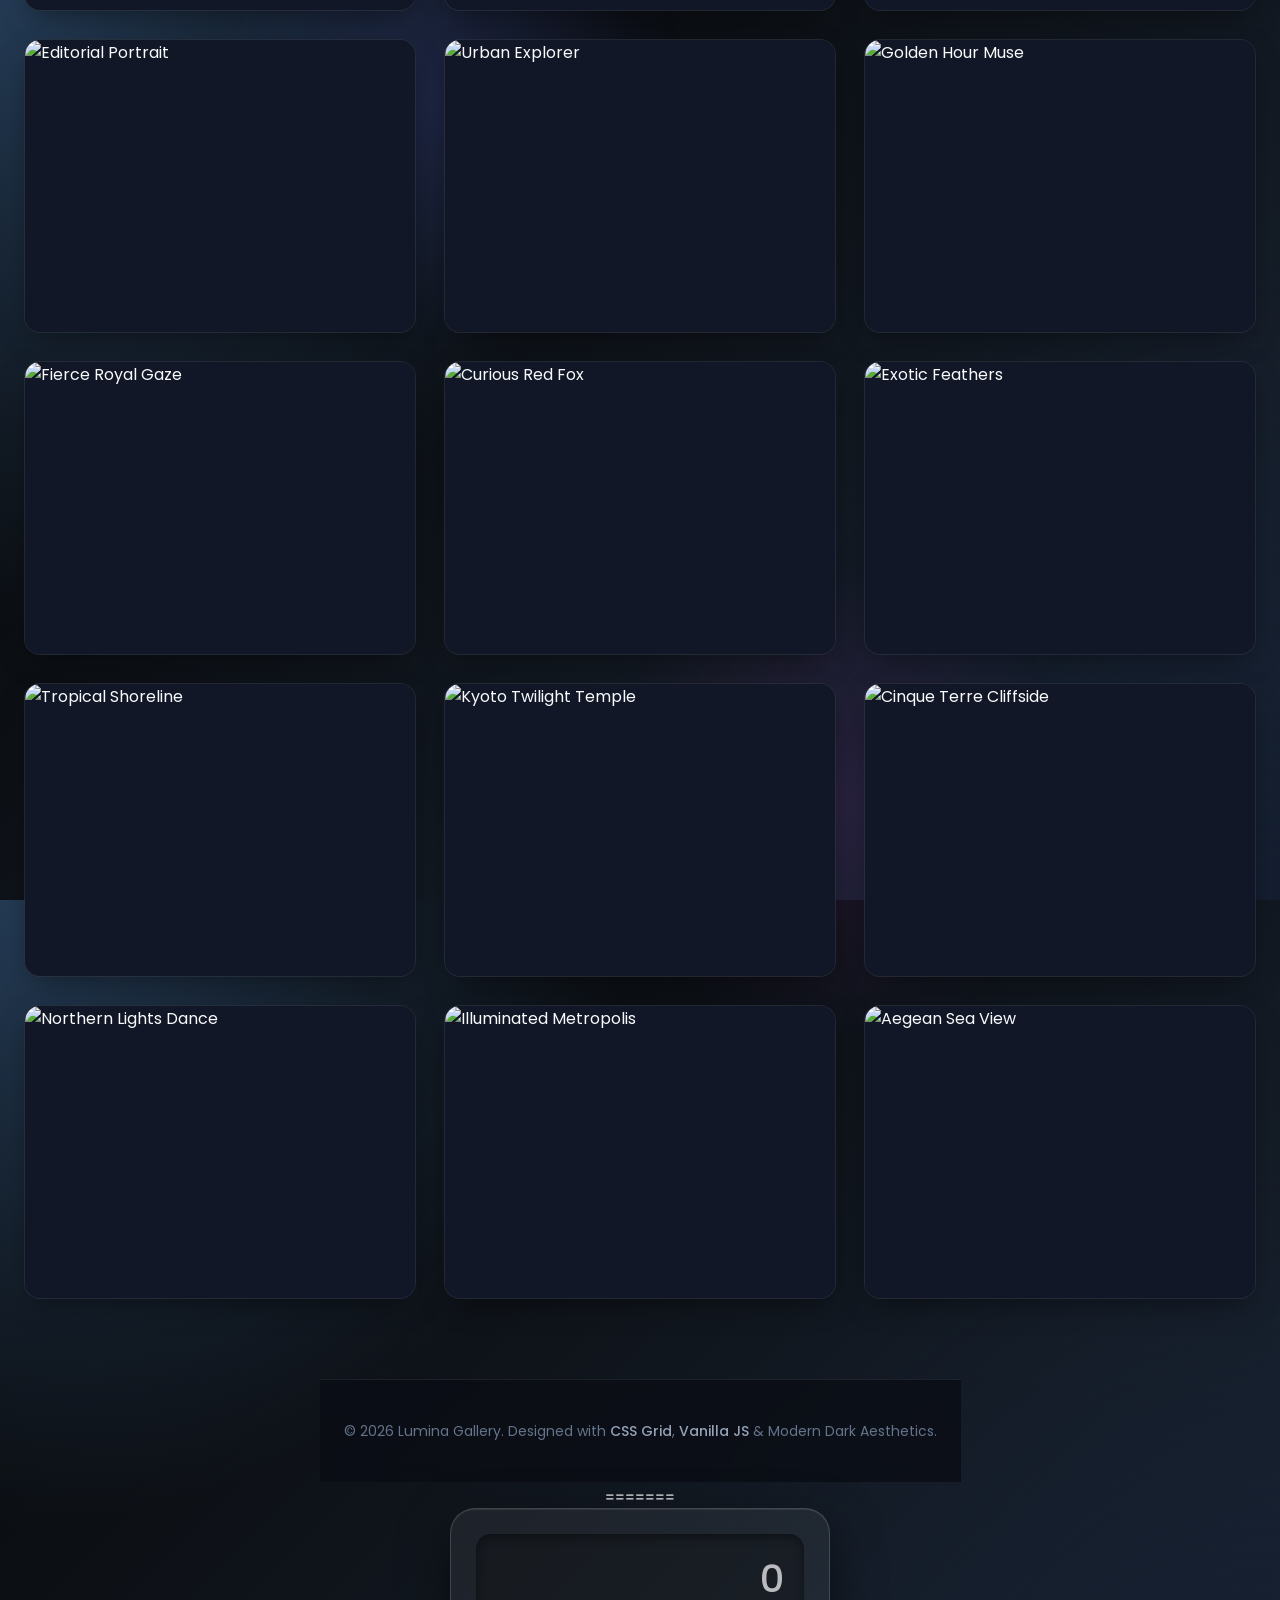
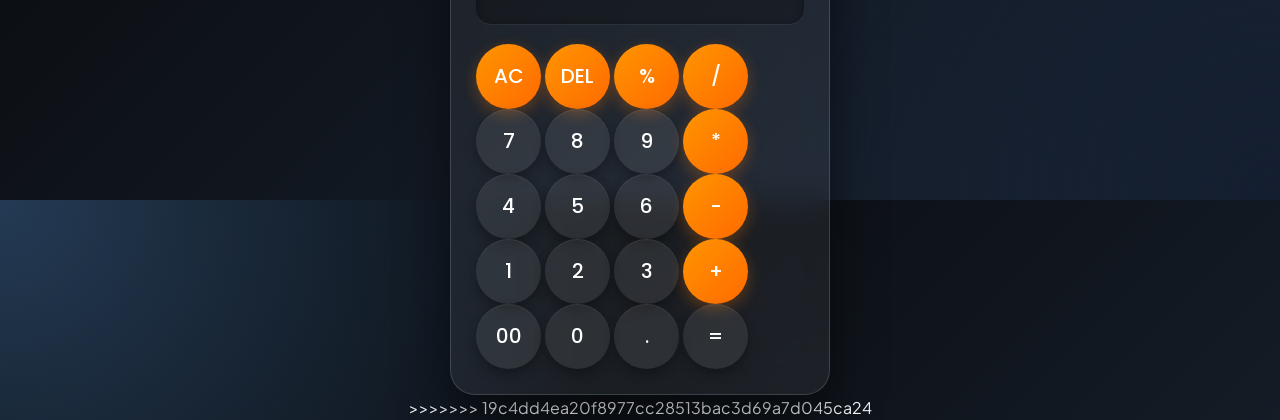
==== commit 5df288c2: "initial" ====
--- a/index.html
+++ b/index.html
@@ -1,6 +1,7 @@
 <!DOCTYPE html>
 <html lang="en">
 <head>
+<<<<<<< HEAD
   <meta charset="UTF-8">
   <meta name="viewport" content="width=device-width, initial-scale=1.0">
   <meta name="description" content="A modern, responsive dark-theme image gallery built with CSS Grid, category filtering, lightbox viewer, and keyboard navigation.">
@@ -1416,4 +1417,54 @@
     });
   </script>
 </body>
-</html>+</html>
+=======
+    <meta charset="UTF-8">
+    <meta name="viewport" content="width=device-width, initial-scale=1.0">
+    <link rel="stylesheet" href="style.css">
+    <title>Calculator</title>
+</head>
+<body>
+    <div class="calculator">
+         <input type="text" placeholder="0" id="inputBox" readonly>
+         <div>
+            <button class="operator">AC</button>
+            <button class="operator">DEL</button>
+            <button class="operator">%</button>
+            <button class="operator">/</button>
+         </div>
+         <div>
+            <button>7</button>
+            <button>8</button>
+            <button>9</button>
+            <button class="operator">*</button>
+         </div>
+         <div>
+            <button>4</button>
+            <button>5</button>
+            <button>6</button>
+            <button class="operator">-</button>
+         </div>
+         <div>
+            <button>1</button>
+            <button>2</button>
+            <button>3</button>
+            <button class="operator">+</button>
+         </div>
+         <div>
+            <button>00</button>
+            <button>0</button>
+            <button>.</button>
+            <button class="equalBtn">=</button>
+         </div>
+    </div>
+    <script src="script.js"></script>
+</body>
+</html>
+
+
+
+
+
+
+>>>>>>> 19c4dd4ea20f8977cc28513bac3d69a7d045ca24
--- a/style.css
+++ b/style.css
@@ -0,0 +1,189 @@
+@import url('https://fonts.googleapis.com/css2?family=Poppins:wght@500&display=swap');
+
+*{
+    margin: 0;
+    padding: 0;
+    box-sizing: border-box;
+    font-family: "Poppins", sans-serif;
+}
+
+body{
+    width: 100%;
+    height: 100vh;
+    display: flex;
+    justify-content: center;
+    align-items: center;
+    background: 
+        radial-gradient(circle at top left, #243b55, transparent 40%),
+        radial-gradient(circle at bottom right, #141e30, transparent 40%),
+        linear-gradient(135deg, #050505, #1b2635);
+        
+    overflow: hidden;   
+}
+
+.calculator {
+    width: 380px;
+    padding: 25px;
+
+    border: 1px solid rgba(255, 255, 255, 0.15);
+    border-radius: 25px;
+
+    background: rgba(255, 255, 255, 0.06);
+    backdrop-filter: blur(15px);
+    -webkit-backdrop-filter: blur(15px);
+
+    box-shadow:
+        0 20px 50px rgba(0, 0, 0, 0.5),
+        inset 0 1px 1px rgba(255, 255, 255, 0.1);
+
+    transition: 0.3s ease;
+}
+
+.calculator:hover {
+    box-shadow:
+        0 25px 60px rgba(0, 0, 0, 0.6),
+        0 0 30px rgba(0, 150, 255, 0.08);
+}
+
+input {
+    width: 100%;
+    height: 90px;
+
+    border: none;
+    outline: none;
+
+    padding: 15px 20px;
+    margin: 0 0 20px 0;
+
+    background: rgba(0, 0, 0, 0.25);
+
+    border-radius: 15px;
+
+    box-shadow:
+        inset 0 3px 10px rgba(0, 0, 0, 0.4),
+        0 1px 0 rgba(255, 255, 255, 0.05);
+
+    font-size: 38px;
+    font-weight: 500;
+
+    text-align: right;
+
+    color: #ffffff;
+
+    cursor: default;
+}
+
+input::placeholder {
+    color: rgba(255, 255, 255, 0.7);
+}
+
+.calculator form {
+    display: flex;
+    flex-direction: column;
+    gap: 12px;
+}
+
+button {
+    width: 65px;
+    height: 65px;
+
+    border: none;
+    outline: none;
+
+    border-radius: 50%;
+
+    background: rgba(255, 255, 255, 0.08);
+
+    color: #ffffff;
+
+    font-size: 20px;
+    font-weight: 500;
+
+    cursor: pointer;
+
+    box-shadow:
+        0 5px 12px rgba(0, 0, 0, 0.3),
+        inset 0 1px 1px rgba(255, 255, 255, 0.08);
+
+    transition:
+        transform 0.15s ease,
+        background 0.2s ease,
+        box-shadow 0.2s ease;
+}
+
+button:hover {
+    background: rgba(255, 255, 255, 0.18);
+
+    transform: translateY(-3px);
+
+    box-shadow:
+        0 8px 18px rgba(0, 0, 0, 0.4),
+        0 0 10px rgba(255, 255, 255, 0.05);
+}
+
+
+button:active {
+    transform: scale(0.92);
+}
+
+
+button.operator {
+    background: linear-gradient(135deg, #ff9500, #ff6a00);
+
+    box-shadow:
+        0 5px 15px rgba(255, 120, 0, 0.3);
+}
+
+
+button.operator:hover {
+    background: linear-gradient(135deg, #ffaa22, #ff7800);
+
+    box-shadow:
+        0 8px 20px rgba(255, 120, 0, 0.5);
+}
+
+
+
+button.equal {
+    background: linear-gradient(135deg, #00c6ff, #0072ff);
+
+    box-shadow:
+        0 5px 15px rgba(0, 120, 255, 0.35);
+}
+
+button.equal:hover {
+    background: linear-gradient(135deg, #21d4fd, #0072ff);
+
+    box-shadow:
+        0 8px 22px rgba(0, 120, 255, 0.5);
+}
+
+
+
+button.action {
+    background: rgba(255, 255, 255, 0.15);
+}
+
+button.action:hover {
+    background: rgba(255, 255, 255, 0.25);
+}
+
+
+@media (max-width: 450px) {
+
+    .calculator {
+        width: 95%;
+        padding: 20px;
+    }
+
+    input {
+        height: 80px;
+        font-size: 32px;
+    }
+
+    button {
+        width: 60px;
+        height: 60px;
+        font-size: 18px;
+    }
+}
